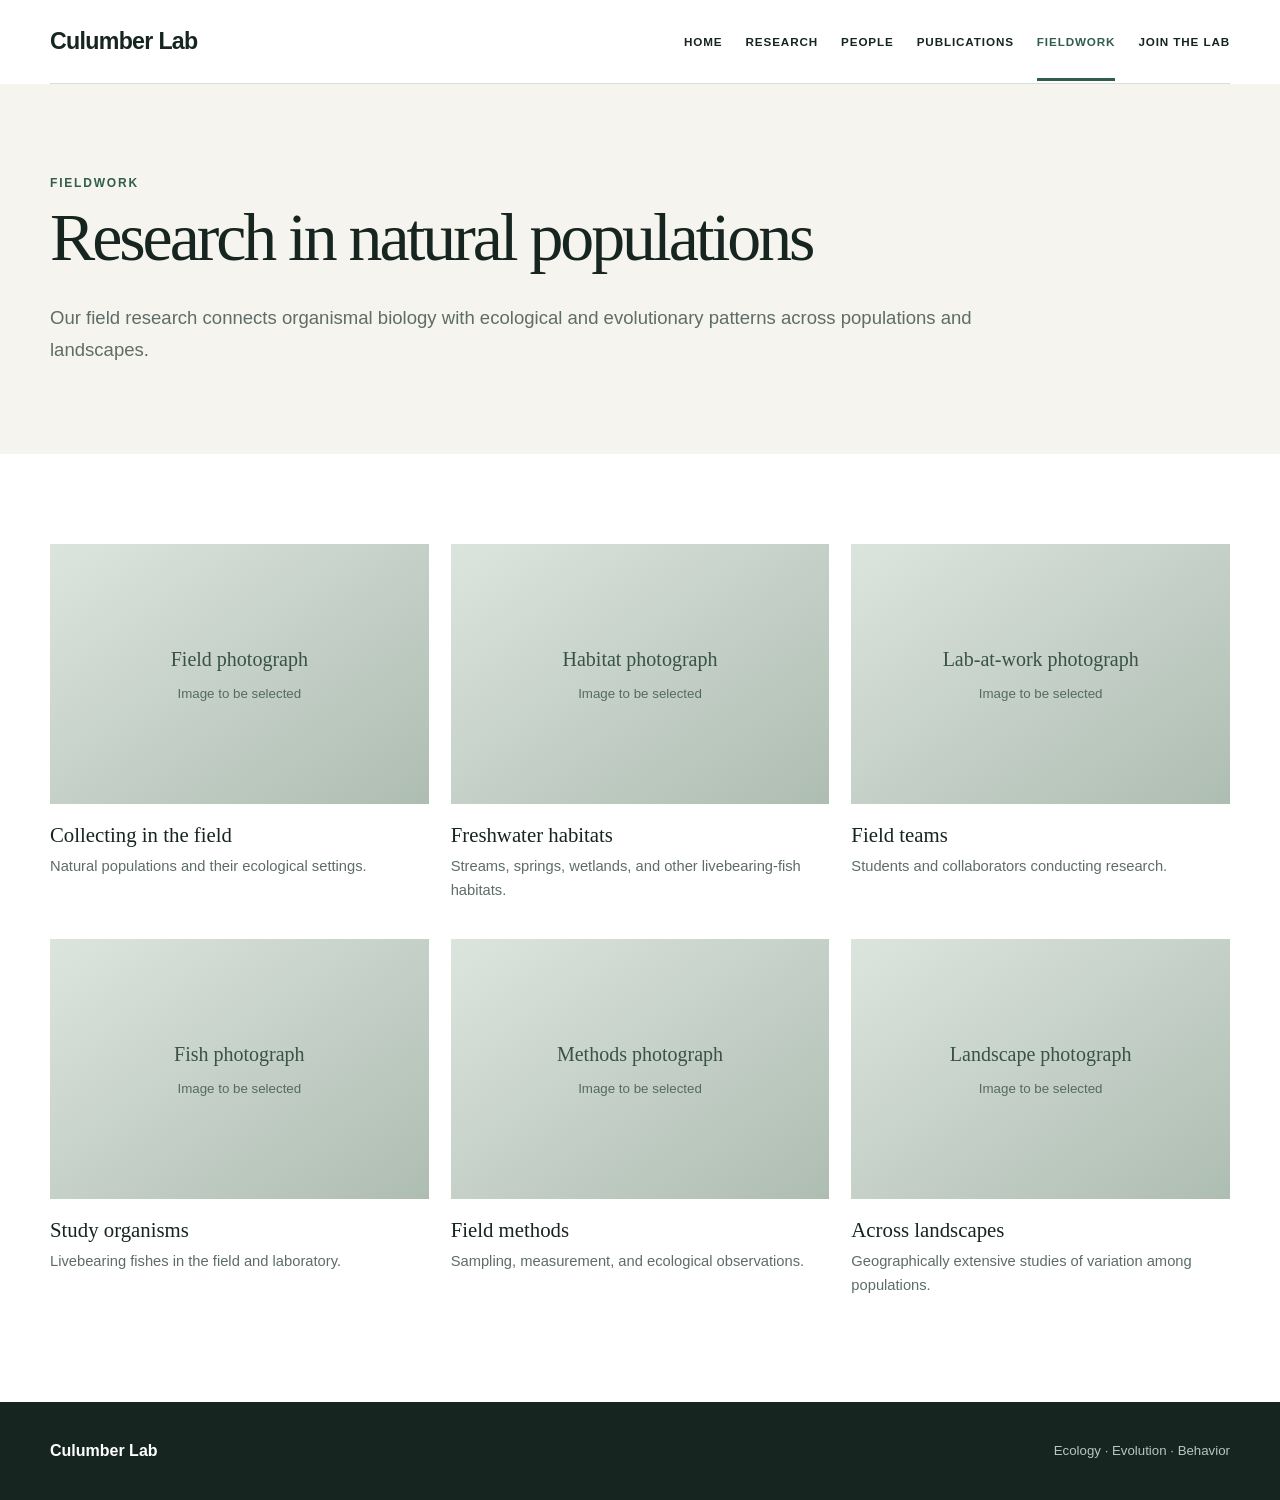
==== fieldwork.html @ a6ec21a8 "Initial Culumber Lab website" ====
<!doctype html><html lang="en"><head><meta charset="utf-8"><meta name="viewport" content="width=device-width,initial-scale=1"><title>Fieldwork | Culumber Lab</title><link rel="stylesheet" href="style.css"></head><body><header class="site-header"><div class="shell header-inner"><a class="wordmark" href="index.html">Culumber Lab</a><button class="nav-toggle" aria-expanded="false">Menu</button><nav class="site-nav"><a href="index.html">Home</a><a href="research.html">Research</a><a href="people.html">People</a><a href="publications.html">Publications</a><a aria-current="page" href="fieldwork.html">Fieldwork</a><a href="join.html">Join the Lab</a></nav></div></header><main><section class="page-hero"><div class="shell"><p class="eyebrow">Fieldwork</p><h1>Research in natural populations</h1><p class="lede">Our field research connects organismal biology with ecological and evolutionary patterns across populations and landscapes.</p></div></section><section class="content-section"><div class="shell"><div class="gallery-grid"><article class="gallery-card"><div class="photo-placeholder"><span>Field photograph</span><small>Image to be selected</small></div><h2>Collecting in the field</h2><p>Natural populations and their ecological settings.</p></article><article class="gallery-card"><div class="photo-placeholder"><span>Habitat photograph</span><small>Image to be selected</small></div><h2>Freshwater habitats</h2><p>Streams, springs, wetlands, and other livebearing-fish habitats.</p></article><article class="gallery-card"><div class="photo-placeholder"><span>Lab-at-work photograph</span><small>Image to be selected</small></div><h2>Field teams</h2><p>Students and collaborators conducting research.</p></article><article class="gallery-card"><div class="photo-placeholder"><span>Fish photograph</span><small>Image to be selected</small></div><h2>Study organisms</h2><p>Livebearing fishes in the field and laboratory.</p></article><article class="gallery-card"><div class="photo-placeholder"><span>Methods photograph</span><small>Image to be selected</small></div><h2>Field methods</h2><p>Sampling, measurement, and ecological observations.</p></article><article class="gallery-card"><div class="photo-placeholder"><span>Landscape photograph</span><small>Image to be selected</small></div><h2>Across landscapes</h2><p>Geographically extensive studies of variation among populations.</p></article></div></div></section></main><footer><div class="shell"><strong>Culumber Lab</strong><span>Ecology · Evolution · Behavior</span></div></footer><script src="site.js"></script></body></html>
---- style.css ----
:root{--ink:#172521;--muted:#5d6d67;--paper:#f6f4ee;--white:#fff;--green:#315d4d;--green-dark:#24473b;--line:#d8ded9;--accent:#b9834c;--max:1180px}*{box-sizing:border-box}html{scroll-behavior:smooth}body{margin:0;background:var(--white);color:var(--ink);font-family:Arial,Helvetica,sans-serif;line-height:1.6}a{color:inherit;text-decoration:none}img{display:block;max-width:100%}.shell{width:min(var(--max),calc(100% - 48px));margin-inline:auto}.site-header{position:relative;z-index:10;background:#fff}.header-inner{min-height:84px;display:flex;align-items:center;justify-content:space-between;border-bottom:1px solid var(--line)}.wordmark{font-size:1.45rem;font-weight:750;letter-spacing:-.03em}.nav-toggle{display:none;background:none;border:1px solid var(--line);padding:8px 11px;font:inherit}.site-nav{display:flex;align-items:center;gap:23px;font-size:.73rem;font-weight:700;text-transform:uppercase;letter-spacing:.075em}.site-nav a{padding:31px 0 26px;border-bottom:3px solid transparent;white-space:nowrap}.site-nav a:hover,.site-nav a[aria-current=page]{color:var(--green);border-color:var(--green)}.hero{min-height:625px;display:grid;grid-template-columns:.92fr 1.08fr;gap:68px;align-items:center;padding-block:68px}.eyebrow,.section-label{color:var(--green);font-size:.75rem;font-weight:800;text-transform:uppercase;letter-spacing:.15em}h1,h2,h3,p{margin-top:0}h1,h2,h3{font-family:Georgia,'Times New Roman',serif;font-weight:500}.hero h1,.page-hero h1{max-width:780px;margin-bottom:26px;font-size:clamp(3.1rem,5.3vw,5.3rem);line-height:.98;letter-spacing:-.045em}.lede{max-width:760px;color:var(--muted);font-size:1.16rem;line-height:1.72}.actions{display:flex;flex-wrap:wrap;gap:14px;margin-top:34px}.button{display:inline-flex;align-items:center;justify-content:center;min-height:48px;padding:0 22px;font-size:.82rem;font-weight:750}.button.primary{background:var(--green);color:#fff}.button.primary:hover{background:var(--green-dark)}.button.secondary{border:1px solid var(--line)}.photo-placeholder{min-height:390px;background:linear-gradient(145deg,#dce4de,#aebdb2);color:#385248;display:flex;flex-direction:column;align-items:center;justify-content:center;gap:8px;text-align:center}.photo-placeholder span{font-family:Georgia,serif;font-size:1.25rem}.photo-placeholder small{color:#556b61}.focus-section{padding-block:95px 105px}.section-heading{max-width:700px;margin-bottom:48px}.section-heading h2,.group-title h2{font-size:clamp(2.2rem,4vw,3.8rem);line-height:1.08;letter-spacing:-.035em}.focus-grid{display:grid;grid-template-columns:repeat(3,1fr);border-top:1px solid var(--line)}.focus-grid article{padding:32px 30px 35px 0;border-bottom:1px solid var(--line)}.focus-grid article+article{padding-left:30px;border-left:1px solid var(--line)}.focus-grid span{color:var(--accent);font-size:.75rem;font-weight:bold}.focus-grid h3{margin:20px 0 13px;font-size:1.55rem;line-height:1.2}.focus-grid p,.body-copy{color:var(--muted)}.text-link{display:inline-block;margin-top:35px;color:var(--green);font-weight:750}.page-hero{padding:90px 0 70px;background:var(--paper)}.page-hero h1{margin-bottom:30px}.page-hero .lede{max-width:960px}.group-title{padding-top:82px;text-align:center}.research-section{padding-block:88px}.research-section.alt{background:var(--paper)}.research-layout{display:grid;grid-template-columns:minmax(0,1.1fr) minmax(320px,.75fr);gap:85px;align-items:start}.research-layout.reverse .research-copy{order:2}.research-layout.reverse .photo-placeholder{order:1}.research-copy h2{margin-bottom:22px;font-size:clamp(2.05rem,3.4vw,3.15rem);line-height:1.1;letter-spacing:-.03em}.research-copy p{color:var(--muted);font-size:1.02rem;line-height:1.75}.publication-note{margin-top:27px;padding-top:20px;border-top:1px solid var(--line);color:var(--green);font-size:.78rem;font-weight:750;text-transform:uppercase;letter-spacing:.08em}.people-grid{display:grid;grid-template-columns:repeat(2,minmax(0,1fr));gap:40px}.content-section{padding-block:90px}.content-section.alt{background:var(--paper)}.person-card{background:#fff;border:1px solid var(--line)}.person-card .photo-placeholder{min-height:300px}.person-card img{width:100%;height:380px;object-fit:cover;object-position:center 32%}.card-copy{padding:28px 30px 32px}.card-copy h2,.card-copy h3{margin-bottom:8px;font-size:1.8rem}.role{color:var(--green);font-size:.76rem;font-weight:800;text-transform:uppercase;letter-spacing:.1em}.card-copy p:last-child{margin-bottom:0;color:var(--muted)}.pi-layout{display:grid;grid-template-columns:minmax(300px,.7fr) minmax(0,1.3fr);gap:70px;align-items:center}.pi-layout h2{font-size:clamp(2.2rem,4vw,3.5rem);margin-bottom:8px}.email-link{color:var(--green);font-weight:750;border-bottom:1px solid var(--green)}.alumni-list{display:grid;grid-template-columns:repeat(2,1fr);gap:0 36px;margin:25px 0 0;padding:0;list-style:none;border-top:1px solid var(--line)}.alumni-list li{padding:17px 0;border-bottom:1px solid var(--line);font-family:Georgia,serif;font-size:1.2rem}.publications{max-width:960px}.pub-list{margin:0;padding:0;list-style:none;counter-reset:pub 36}.pub-list li{counter-increment:pub -1;display:grid;grid-template-columns:44px 1fr;gap:16px;padding:21px 0;border-bottom:1px solid var(--line);color:var(--muted)}.pub-list li:before{content:counter(pub) ".";color:var(--accent);font-weight:800}.pub-list em{color:var(--ink)}.gallery-grid{display:grid;grid-template-columns:repeat(3,1fr);gap:22px}.gallery-card .photo-placeholder{min-height:260px}.gallery-card h2{font-size:1.3rem;margin:14px 0 4px}.gallery-card p{color:var(--muted);font-size:.92rem}.join-layout{display:grid;grid-template-columns:1fr 1fr;gap:55px}.join-layout article{padding-top:25px;border-top:2px solid var(--green)}.join-layout h2{font-size:2rem}.notice{margin-top:42px;padding:28px;background:var(--paper);border-left:4px solid var(--accent)}footer{padding:36px 0;background:var(--ink);color:#fff}footer .shell{display:flex;justify-content:space-between;gap:20px;align-items:center}footer span{color:#b8c5c0;font-size:.83rem}
@media(max-width:980px){.site-nav{gap:14px}.hero,.research-layout,.pi-layout{grid-template-columns:1fr;gap:42px}.research-layout.reverse .research-copy,.research-layout.reverse .photo-placeholder{order:unset}.hero{min-height:0}.gallery-grid{grid-template-columns:repeat(2,1fr)}}
@media(max-width:760px){.shell{width:min(var(--max),calc(100% - 30px))}.header-inner{min-height:72px;flex-wrap:wrap}.nav-toggle{display:block}.site-nav{display:none;width:100%;flex-direction:column;align-items:flex-start;gap:0;padding:8px 0 18px}.site-nav.open{display:flex}.site-nav a{width:100%;padding:10px 0;border-bottom:1px solid var(--line)}.hero{padding-block:48px}.hero h1,.page-hero h1{font-size:3.15rem}.focus-grid,.people-grid,.gallery-grid,.join-layout{grid-template-columns:1fr}.focus-grid article+article{padding-left:0;border-left:0}.page-hero{padding:65px 0 52px}.content-section,.research-section{padding-block:65px}.alumni-list{grid-template-columns:1fr}.pub-list li{grid-template-columns:34px 1fr;gap:8px}footer .shell{align-items:flex-start;flex-direction:column}}
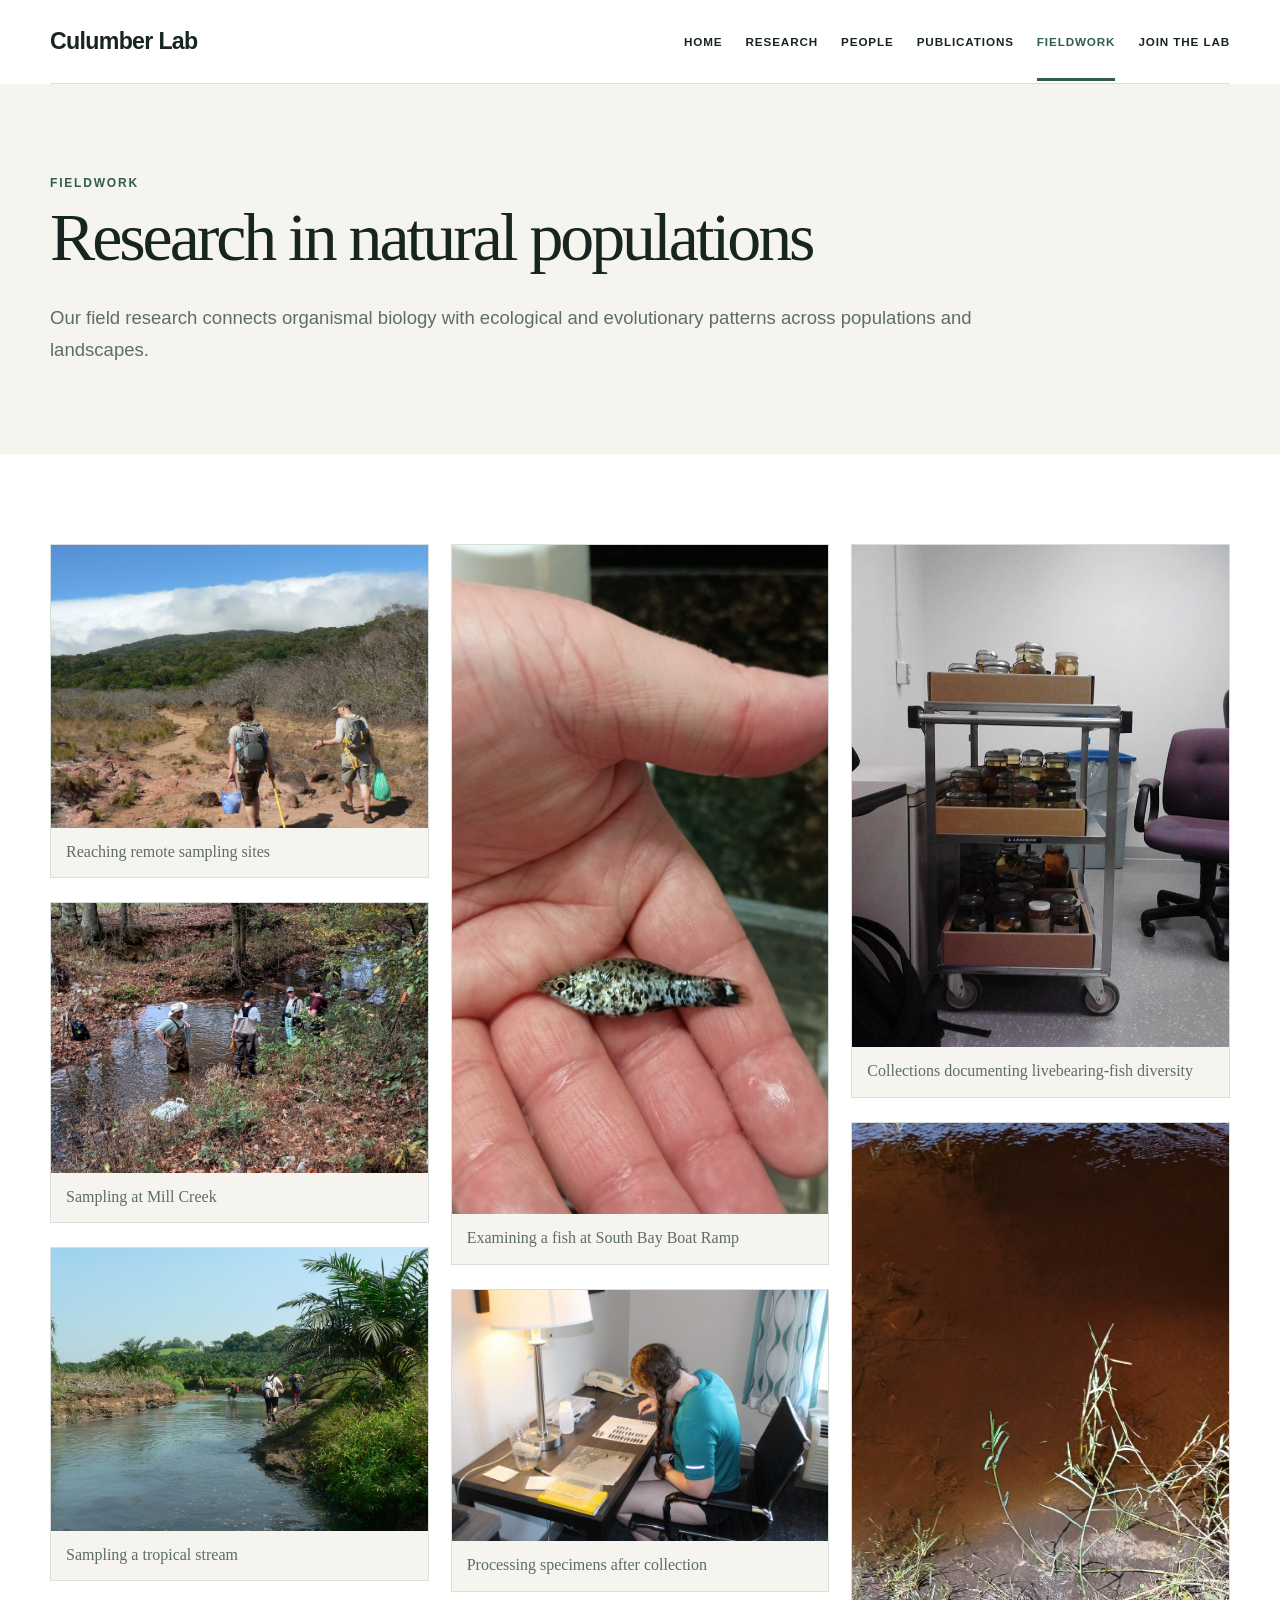
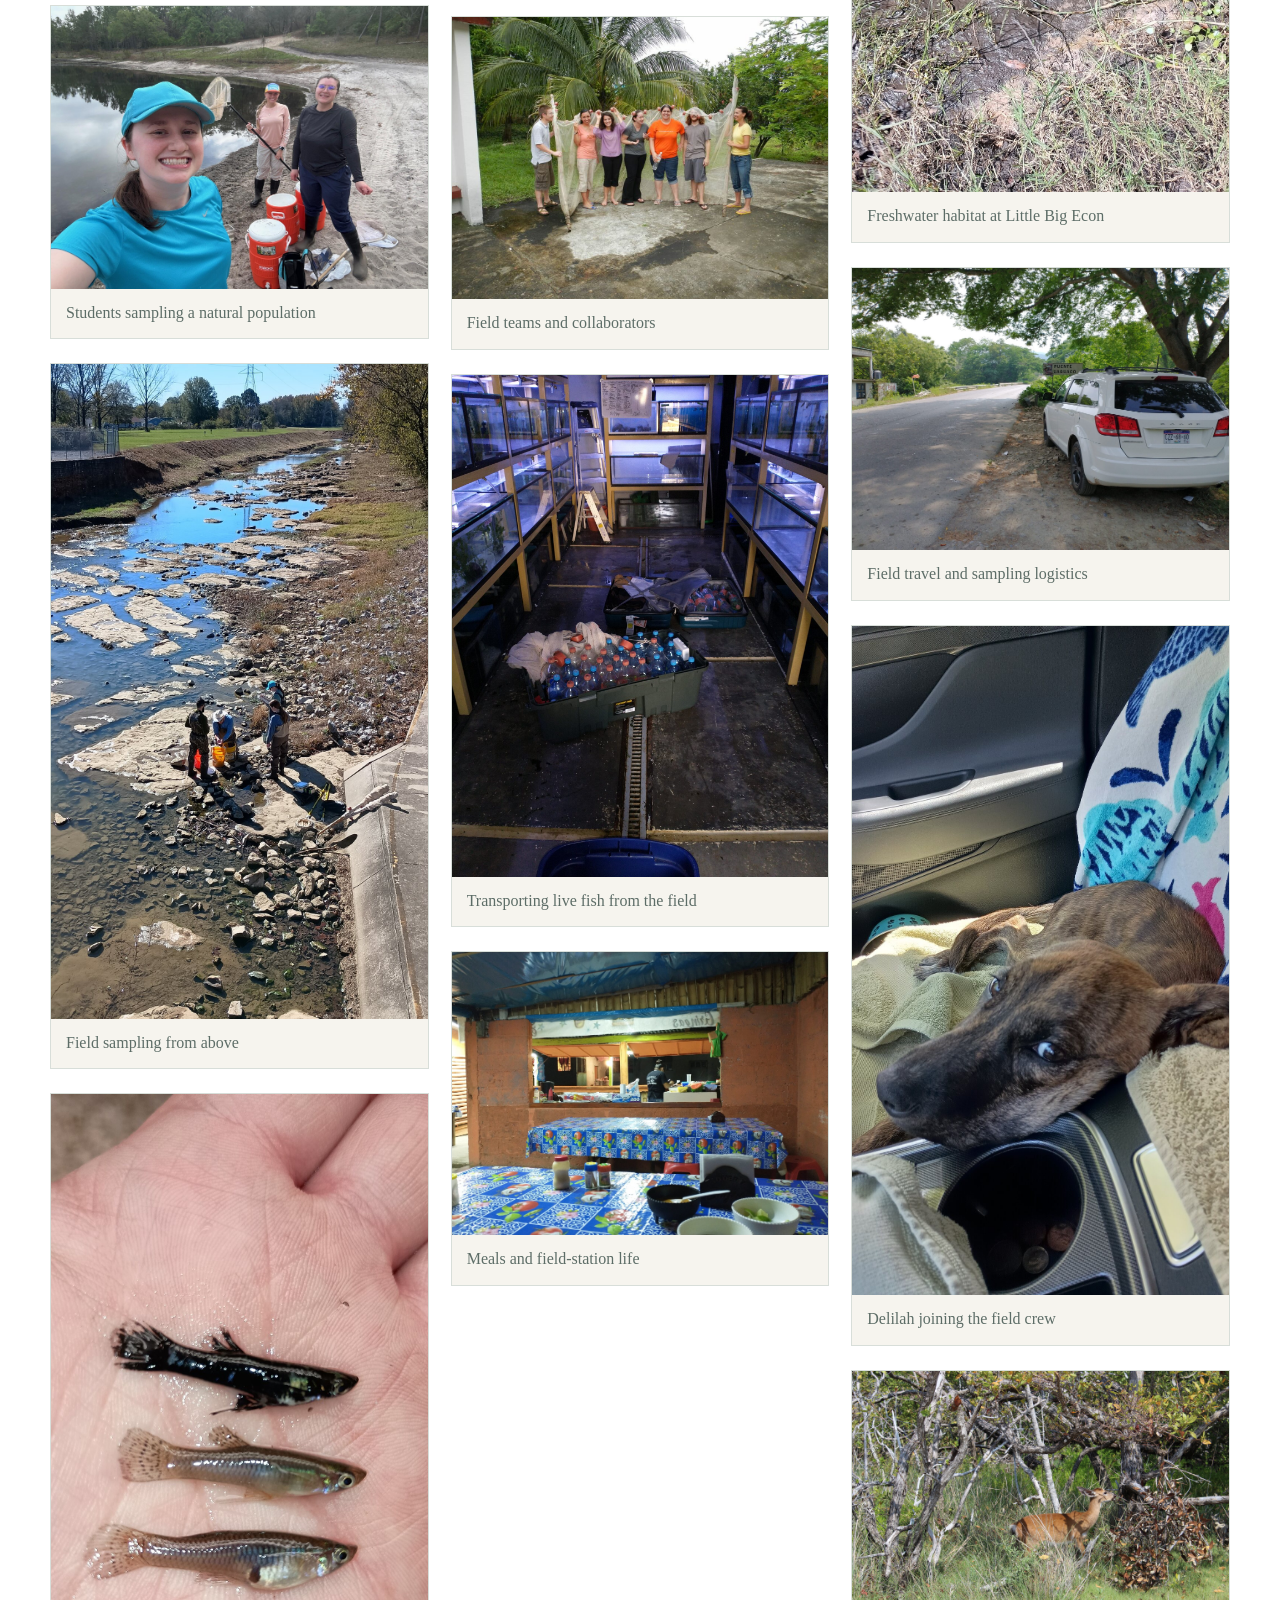
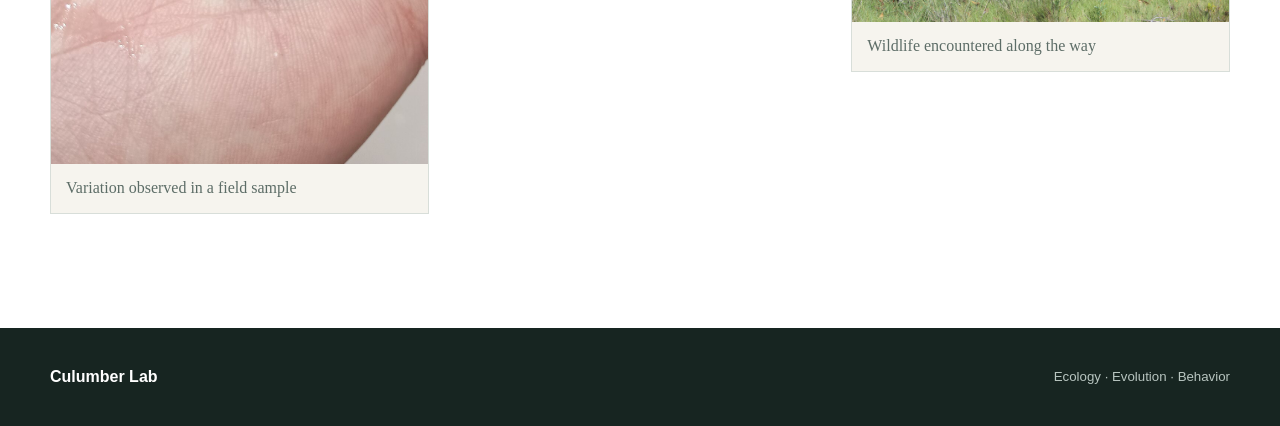
==== commit c9c416b4: "Related publications and fieldwork gallery" ====
--- a/fieldwork.html
+++ b/fieldwork.html
@@ -1 +1,64 @@
-<!doctype html><html lang="en"><head><meta charset="utf-8"><meta name="viewport" content="width=device-width,initial-scale=1"><title>Fieldwork | Culumber Lab</title><link rel="stylesheet" href="style.css"></head><body><header class="site-header"><div class="shell header-inner"><a class="wordmark" href="index.html">Culumber Lab</a><button class="nav-toggle" aria-expanded="false">Menu</button><nav class="site-nav"><a href="index.html">Home</a><a href="research.html">Research</a><a href="people.html">People</a><a href="publications.html">Publications</a><a aria-current="page" href="fieldwork.html">Fieldwork</a><a href="join.html">Join the Lab</a></nav></div></header><main><section class="page-hero"><div class="shell"><p class="eyebrow">Fieldwork</p><h1>Research in natural populations</h1><p class="lede">Our field research connects organismal biology with ecological and evolutionary patterns across populations and landscapes.</p></div></section><section class="content-section"><div class="shell"><div class="gallery-grid"><article class="gallery-card"><div class="photo-placeholder"><span>Field photograph</span><small>Image to be selected</small></div><h2>Collecting in the field</h2><p>Natural populations and their ecological settings.</p></article><article class="gallery-card"><div class="photo-placeholder"><span>Habitat photograph</span><small>Image to be selected</small></div><h2>Freshwater habitats</h2><p>Streams, springs, wetlands, and other livebearing-fish habitats.</p></article><article class="gallery-card"><div class="photo-placeholder"><span>Lab-at-work photograph</span><small>Image to be selected</small></div><h2>Field teams</h2><p>Students and collaborators conducting research.</p></article><article class="gallery-card"><div class="photo-placeholder"><span>Fish photograph</span><small>Image to be selected</small></div><h2>Study organisms</h2><p>Livebearing fishes in the field and laboratory.</p></article><article class="gallery-card"><div class="photo-placeholder"><span>Methods photograph</span><small>Image to be selected</small></div><h2>Field methods</h2><p>Sampling, measurement, and ecological observations.</p></article><article class="gallery-card"><div class="photo-placeholder"><span>Landscape photograph</span><small>Image to be selected</small></div><h2>Across landscapes</h2><p>Geographically extensive studies of variation among populations.</p></article></div></div></section></main><footer><div class="shell"><strong>Culumber Lab</strong><span>Ecology · Evolution · Behavior</span></div></footer><script src="site.js"></script></body></html>
+<!doctype html>
+<html lang="en">
+<head>
+<meta charset="utf-8">
+<meta name="viewport" content="width=device-width,initial-scale=1">
+<title>Fieldwork | Culumber Lab</title>
+<link rel="stylesheet" href="style.css?v=7">
+</head>
+<body>
+<header class="site-header">
+<div class="shell header-inner">
+<a class="wordmark" href="index.html">Culumber Lab</a>
+<button class="nav-toggle" aria-expanded="false">Menu</button>
+<nav class="site-nav">
+<a href="index.html">Home</a>
+<a href="research.html">Research</a>
+<a href="people.html">People</a>
+<a href="publications.html">Publications</a>
+<a aria-current="page" href="fieldwork.html">Fieldwork</a>
+<a href="join.html">Join the Lab</a>
+</nav>
+</div>
+</header>
+<main>
+<section class="page-hero">
+<div class="shell">
+<p class="eyebrow">Fieldwork</p>
+<h1>Research in natural populations</h1>
+<p class="lede">Our field research connects organismal biology with ecological and evolutionary patterns across populations and landscapes.</p>
+</div>
+</section>
+<section class="content-section">
+<div class="shell">
+<div class="field-gallery">
+<figure class="field-photo"><a href="fieldwork-01-remote-site.jpg" target="_blank" rel="noopener"><img src="fieldwork-01-remote-site.jpg" alt="Researchers carrying sampling equipment across a dry landscape" loading="eager"></a><figcaption>Reaching remote sampling sites</figcaption></figure>
+<figure class="field-photo"><a href="fieldwork-02-mill-creek.jpg" target="_blank" rel="noopener"><img src="fieldwork-02-mill-creek.jpg" alt="Field team sampling fish in a wooded creek" loading="lazy"></a><figcaption>Sampling at Mill Creek</figcaption></figure>
+<figure class="field-photo"><a href="fieldwork-03-tropical-stream.jpg" target="_blank" rel="noopener"><img src="fieldwork-03-tropical-stream.jpg" alt="Field team sampling a tropical freshwater stream" loading="lazy"></a><figcaption>Sampling a tropical stream</figcaption></figure>
+<figure class="field-photo"><a href="fieldwork-04-students.jpg" target="_blank" rel="noopener"><img src="fieldwork-04-students.jpg" alt="Students with sampling equipment beside a freshwater habitat" loading="lazy"></a><figcaption>Students sampling a natural population</figcaption></figure>
+<figure class="field-photo"><a href="fieldwork-05-aerial-sampling.jpg" target="_blank" rel="noopener"><img src="fieldwork-05-aerial-sampling.jpg" alt="Overhead view of researchers sampling a stream" loading="lazy"></a><figcaption>Field sampling from above</figcaption></figure>
+<figure class="field-photo"><a href="fieldwork-06-fish-variation.jpg" target="_blank" rel="noopener"><img src="fieldwork-06-fish-variation.jpg" alt="Color variation among field-collected mosquitofish" loading="lazy"></a><figcaption>Variation observed in a field sample</figcaption></figure>
+<figure class="field-photo"><a href="fieldwork-07-south-bay.jpg" target="_blank" rel="noopener"><img src="fieldwork-07-south-bay.jpg" alt="Field-collected fish examined at South Bay Boat Ramp" loading="lazy"></a><figcaption>Examining a fish at South Bay Boat Ramp</figcaption></figure>
+<figure class="field-photo"><a href="fieldwork-08-processing.jpg" target="_blank" rel="noopener"><img src="fieldwork-08-processing.jpg" alt="Researcher sorting specimens collected from natural populations" loading="lazy"></a><figcaption>Processing specimens after collection</figcaption></figure>
+<figure class="field-photo"><a href="fieldwork-09-field-team.jpg" target="_blank" rel="noopener"><img src="fieldwork-09-field-team.jpg" alt="Field researchers and collaborators standing together" loading="lazy"></a><figcaption>Field teams and collaborators</figcaption></figure>
+<figure class="field-photo"><a href="fieldwork-10-transport.jpg" target="_blank" rel="noopener"><img src="fieldwork-10-transport.jpg" alt="Aquaria and equipment used to transport live fish" loading="lazy"></a><figcaption>Transporting live fish from the field</figcaption></figure>
+<figure class="field-photo"><a href="fieldwork-11-field-station.jpg" target="_blank" rel="noopener"><img src="fieldwork-11-field-station.jpg" alt="Open-air dining area during an international field expedition" loading="lazy"></a><figcaption>Meals and field-station life</figcaption></figure>
+<figure class="field-photo"><a href="fieldwork-12-collections.jpg" target="_blank" rel="noopener"><img src="fieldwork-12-collections.jpg" alt="Jars of preserved livebearing-fish specimens" loading="lazy"></a><figcaption>Collections documenting livebearing-fish diversity</figcaption></figure>
+<figure class="field-photo"><a href="fieldwork-13-little-big-econ.jpg" target="_blank" rel="noopener"><img src="fieldwork-13-little-big-econ.jpg" alt="Freshwater habitat at Little Big Econ" loading="lazy"></a><figcaption>Freshwater habitat at Little Big Econ</figcaption></figure>
+<figure class="field-photo"><a href="fieldwork-14-travel.jpg" target="_blank" rel="noopener"><img src="fieldwork-14-travel.jpg" alt="Field vehicle parked during a sampling expedition" loading="lazy"></a><figcaption>Field travel and sampling logistics</figcaption></figure>
+<figure class="field-photo"><a href="fieldwork-15-delilah.jpg" target="_blank" rel="noopener"><img src="fieldwork-15-delilah.jpg" alt="Delilah resting in a field vehicle" loading="lazy"></a><figcaption>Delilah joining the field crew</figcaption></figure>
+<figure class="field-photo"><a href="fieldwork-16-wildlife.jpg" target="_blank" rel="noopener"><img src="fieldwork-16-wildlife.jpg" alt="Deer encountered during fieldwork" loading="lazy"></a><figcaption>Wildlife encountered along the way</figcaption></figure>
+</div>
+</div>
+</section>
+</main>
+<footer>
+<div class="shell">
+<strong>Culumber Lab</strong>
+<span>Ecology · Evolution · Behavior</span>
+</div>
+</footer>
+<script src="site.js">
+</script>
+</body>
+</html>
--- a/style.css
+++ b/style.css
@@ -1,3 +1,25 @@
 :root{--ink:#172521;--muted:#5d6d67;--paper:#f6f4ee;--white:#fff;--green:#315d4d;--green-dark:#24473b;--line:#d8ded9;--accent:#b9834c;--max:1180px}*{box-sizing:border-box}html{scroll-behavior:smooth}body{margin:0;background:var(--white);color:var(--ink);font-family:Arial,Helvetica,sans-serif;line-height:1.6}a{color:inherit;text-decoration:none}img{display:block;max-width:100%}.shell{width:min(var(--max),calc(100% - 48px));margin-inline:auto}.site-header{position:relative;z-index:10;background:#fff}.header-inner{min-height:84px;display:flex;align-items:center;justify-content:space-between;border-bottom:1px solid var(--line)}.wordmark{font-size:1.45rem;font-weight:750;letter-spacing:-.03em}.nav-toggle{display:none;background:none;border:1px solid var(--line);padding:8px 11px;font:inherit}.site-nav{display:flex;align-items:center;gap:23px;font-size:.73rem;font-weight:700;text-transform:uppercase;letter-spacing:.075em}.site-nav a{padding:31px 0 26px;border-bottom:3px solid transparent;white-space:nowrap}.site-nav a:hover,.site-nav a[aria-current=page]{color:var(--green);border-color:var(--green)}.hero{min-height:625px;display:grid;grid-template-columns:.92fr 1.08fr;gap:68px;align-items:center;padding-block:68px}.eyebrow,.section-label{color:var(--green);font-size:.75rem;font-weight:800;text-transform:uppercase;letter-spacing:.15em}h1,h2,h3,p{margin-top:0}h1,h2,h3{font-family:Georgia,'Times New Roman',serif;font-weight:500}.hero h1,.page-hero h1{max-width:780px;margin-bottom:26px;font-size:clamp(3.1rem,5.3vw,5.3rem);line-height:.98;letter-spacing:-.045em}.lede{max-width:760px;color:var(--muted);font-size:1.16rem;line-height:1.72}.actions{display:flex;flex-wrap:wrap;gap:14px;margin-top:34px}.button{display:inline-flex;align-items:center;justify-content:center;min-height:48px;padding:0 22px;font-size:.82rem;font-weight:750}.button.primary{background:var(--green);color:#fff}.button.primary:hover{background:var(--green-dark)}.button.secondary{border:1px solid var(--line)}.photo-placeholder{min-height:390px;background:linear-gradient(145deg,#dce4de,#aebdb2);color:#385248;display:flex;flex-direction:column;align-items:center;justify-content:center;gap:8px;text-align:center}.photo-placeholder span{font-family:Georgia,serif;font-size:1.25rem}.photo-placeholder small{color:#556b61}.focus-section{padding-block:95px 105px}.section-heading{max-width:700px;margin-bottom:48px}.section-heading h2,.group-title h2{font-size:clamp(2.2rem,4vw,3.8rem);line-height:1.08;letter-spacing:-.035em}.focus-grid{display:grid;grid-template-columns:repeat(3,1fr);border-top:1px solid var(--line)}.focus-grid article{padding:32px 30px 35px 0;border-bottom:1px solid var(--line)}.focus-grid article+article{padding-left:30px;border-left:1px solid var(--line)}.focus-grid span{color:var(--accent);font-size:.75rem;font-weight:bold}.focus-grid h3{margin:20px 0 13px;font-size:1.55rem;line-height:1.2}.focus-grid p,.body-copy{color:var(--muted)}.text-link{display:inline-block;margin-top:35px;color:var(--green);font-weight:750}.page-hero{padding:90px 0 70px;background:var(--paper)}.page-hero h1{margin-bottom:30px}.page-hero .lede{max-width:960px}.group-title{padding-top:82px;text-align:center}.research-section{padding-block:88px}.research-section.alt{background:var(--paper)}.research-layout{display:grid;grid-template-columns:minmax(0,1.1fr) minmax(320px,.75fr);gap:85px;align-items:start}.research-layout.reverse .research-copy{order:2}.research-layout.reverse .photo-placeholder{order:1}.research-copy h2{margin-bottom:22px;font-size:clamp(2.05rem,3.4vw,3.15rem);line-height:1.1;letter-spacing:-.03em}.research-copy p{color:var(--muted);font-size:1.02rem;line-height:1.75}.publication-note{margin-top:27px;padding-top:20px;border-top:1px solid var(--line);color:var(--green);font-size:.78rem;font-weight:750;text-transform:uppercase;letter-spacing:.08em}.people-grid{display:grid;grid-template-columns:repeat(2,minmax(0,1fr));gap:40px}.content-section{padding-block:90px}.content-section.alt{background:var(--paper)}.person-card{background:#fff;border:1px solid var(--line)}.person-card .photo-placeholder{min-height:300px}.person-card img{width:100%;height:380px;object-fit:cover;object-position:center 32%}.card-copy{padding:28px 30px 32px}.card-copy h2,.card-copy h3{margin-bottom:8px;font-size:1.8rem}.role{color:var(--green);font-size:.76rem;font-weight:800;text-transform:uppercase;letter-spacing:.1em}.card-copy p:last-child{margin-bottom:0;color:var(--muted)}.pi-layout{display:grid;grid-template-columns:minmax(300px,.7fr) minmax(0,1.3fr);gap:70px;align-items:center}.pi-layout h2{font-size:clamp(2.2rem,4vw,3.5rem);margin-bottom:8px}.email-link{color:var(--green);font-weight:750;border-bottom:1px solid var(--green)}.alumni-list{display:grid;grid-template-columns:repeat(2,1fr);gap:0 36px;margin:25px 0 0;padding:0;list-style:none;border-top:1px solid var(--line)}.alumni-list li{padding:17px 0;border-bottom:1px solid var(--line);font-family:Georgia,serif;font-size:1.2rem}.publications{max-width:960px}.pub-list{margin:0;padding:0;list-style:none;counter-reset:pub 36}.pub-list li{counter-increment:pub -1;display:grid;grid-template-columns:44px 1fr;gap:16px;padding:21px 0;border-bottom:1px solid var(--line);color:var(--muted)}.pub-list li:before{content:counter(pub) ".";color:var(--accent);font-weight:800}.pub-list em{color:var(--ink)}.gallery-grid{display:grid;grid-template-columns:repeat(3,1fr);gap:22px}.gallery-card .photo-placeholder{min-height:260px}.gallery-card h2{font-size:1.3rem;margin:14px 0 4px}.gallery-card p{color:var(--muted);font-size:.92rem}.join-layout{display:grid;grid-template-columns:1fr 1fr;gap:55px}.join-layout article{padding-top:25px;border-top:2px solid var(--green)}.join-layout h2{font-size:2rem}.notice{margin-top:42px;padding:28px;background:var(--paper);border-left:4px solid var(--accent)}footer{padding:36px 0;background:var(--ink);color:#fff}footer .shell{display:flex;justify-content:space-between;gap:20px;align-items:center}footer span{color:#b8c5c0;font-size:.83rem}
 @media(max-width:980px){.site-nav{gap:14px}.hero,.research-layout,.pi-layout{grid-template-columns:1fr;gap:42px}.research-layout.reverse .research-copy,.research-layout.reverse .photo-placeholder{order:unset}.hero{min-height:0}.gallery-grid{grid-template-columns:repeat(2,1fr)}}
 @media(max-width:760px){.shell{width:min(var(--max),calc(100% - 30px))}.header-inner{min-height:72px;flex-wrap:wrap}.nav-toggle{display:block}.site-nav{display:none;width:100%;flex-direction:column;align-items:flex-start;gap:0;padding:8px 0 18px}.site-nav.open{display:flex}.site-nav a{width:100%;padding:10px 0;border-bottom:1px solid var(--line)}.hero{padding-block:48px}.hero h1,.page-hero h1{font-size:3.15rem}.focus-grid,.people-grid,.gallery-grid,.join-layout{grid-template-columns:1fr}.focus-grid article+article{padding-left:0;border-left:0}.page-hero{padding:65px 0 52px}.content-section,.research-section{padding-block:65px}.alumni-list{grid-template-columns:1fr}.pub-list li{grid-template-columns:34px 1fr;gap:8px}footer .shell{align-items:flex-start;flex-direction:column}}
+.person-card>img{width:100%;height:420px;object-fit:cover}.person-card>img.makailyn{object-position:center top}.person-card>img.luka{object-position:center 32%}.person-card>img.delilah{height:380px;object-position:center 32%}.alumni-grid{display:grid;grid-template-columns:repeat(4,minmax(0,1fr));gap:24px;margin-top:30px}.alumni-card{margin:0}.alumni-card img{width:100%;aspect-ratio:1;object-fit:cover;border:1px solid var(--line)}.alumni-card img.katherine{object-position:center 24%}.alumni-card img.josh{object-position:center 30%}.alumni-card img.katie{object-position:center 23%}.alumni-card img.jen{object-position:center 34%}.alumni-card figcaption{padding-top:11px;font-family:Georgia,serif;font-size:1.08rem}.research-image{width:100%;min-height:360px;object-fit:contain;background:#eef1ee;border:1px solid var(--line)}
+@media(max-width:980px){.alumni-grid{grid-template-columns:repeat(2,1fr)}.research-layout.reverse .research-image{order:unset}}
+.pub-list li{position:relative;display:block;grid-template-columns:none;counter-increment:pub -1;padding:22px 0 22px 62px;color:var(--muted);font-size:1rem;line-height:1.7}.pub-list li:before{position:absolute;top:22px;left:0;width:44px}.pub-list strong,.pub-list em{color:var(--ink)}
+@media(max-width:760px){.pub-list li{display:block;grid-template-columns:none;padding-left:48px}.pub-list li:before{width:34px}}
+
+.behavior-sequence-section{padding-top:80px}.research-sequence-copy{max-width:900px}.behavior-media-grid{display:grid;grid-template-columns:repeat(2,minmax(0,1fr));gap:26px;margin-top:42px}.behavior-figure{margin:0;background:var(--paper);border:1px solid var(--line);overflow:hidden}.behavior-figure a{display:block;background:#eef1ee}.behavior-figure img{display:block;width:100%;height:auto}.behavior-figure .behavior-photo,.behavior-figure .behavior-map{aspect-ratio:4/3}.behavior-figure .behavior-photo{object-fit:cover;object-position:center}.behavior-figure .behavior-map{object-fit:contain}.behavior-ancestry{grid-column:1/-1}.behavior-ancestry img{width:100%;height:auto}.behavior-figure figcaption{display:grid;gap:4px;padding:18px 20px 20px}.behavior-figure figcaption strong{color:var(--ink);font-family:Georgia,serif;font-size:1.1rem;font-weight:500}.behavior-figure figcaption span{color:var(--muted);font-size:.9rem;line-height:1.55}.behavior-publications{margin-top:34px}@media(max-width:760px){.behavior-media-grid{grid-template-columns:1fr;gap:20px}.behavior-ancestry{grid-column:auto}.behavior-figure .behavior-photo,.behavior-figure .behavior-map{aspect-ratio:auto}.behavior-sequence-section{padding-top:60px}}
+
+
+.research-viewer{align-self:start;min-width:0;background:var(--paper);border:1px solid var(--line);overflow:hidden}.viewer-stage{position:relative;display:block;width:100%;aspect-ratio:4/3;background:#e9eeea;overflow:hidden}.viewer-image{position:absolute;inset:0;display:block;width:100%;height:100%;object-fit:contain}.viewer-image.cover{object-fit:cover}.viewer-caption{display:grid;gap:4px;min-height:104px;padding:17px 19px 18px}.viewer-title{font-family:Georgia,serif;font-size:1.12rem;font-weight:500}.viewer-description{color:var(--muted);font-size:.88rem;line-height:1.5}.viewer-tabs{display:grid;grid-template-columns:repeat(3,1fr);border-top:1px solid var(--line)}.viewer-tab{min-width:0;padding:13px 7px;border:0;border-right:1px solid var(--line);background:#fff;color:var(--muted);font:700 .7rem Arial,Helvetica,sans-serif;letter-spacing:.06em;text-transform:uppercase;cursor:pointer}.viewer-tab:last-child{border-right:0}.viewer-tab:hover,.viewer-tab:focus-visible{background:#edf2ef;color:var(--green)}.viewer-tab.active{background:var(--green);color:#fff}.viewer-noscript{margin:0;padding:12px 18px;border-top:1px solid var(--line);font-size:.85rem}@media(max-width:930px){.research-viewer{width:min(100%,620px)}}@media(max-width:650px){.viewer-caption{min-height:0}.viewer-tab{padding:12px 4px;font-size:.63rem}}
+
+.hero-image{width:100%;aspect-ratio:1/1;object-fit:cover;object-position:center;border:1px solid var(--line)}.pi-photo{width:100%;aspect-ratio:4/3;object-fit:cover;object-position:center 38%;border:1px solid var(--line)}
+
+.additional-projects{margin-top:28px;padding-top:21px;border-top:1px solid var(--line)}.additional-projects-label{margin-bottom:14px;color:var(--green)!important;font-size:.75rem!important;font-weight:800;text-transform:uppercase;letter-spacing:.1em}.additional-project{display:grid;grid-template-columns:112px minmax(0,1fr);gap:16px;align-items:center}.additional-project img{width:112px;aspect-ratio:4/3;object-fit:contain;background:#fff;border:1px solid var(--line)}.additional-project-copy{display:grid;gap:4px}.additional-project-copy strong{font-family:Georgia,serif;font-size:1.05rem;font-weight:500;line-height:1.25}.additional-project-copy>span{color:var(--muted);font-size:.86rem;line-height:1.45}.additional-project-copy small{color:var(--green);font-size:.7rem;font-weight:800;text-transform:uppercase;letter-spacing:.06em}@media(max-width:480px){.additional-project{grid-template-columns:92px minmax(0,1fr)}.additional-project img{width:92px}}
+
+.viewer-tabs.two-tabs{grid-template-columns:repeat(2,1fr)}
+
+@media(max-width:980px){.research-layout.reverse .research-copy,.research-layout.reverse .research-viewer{order:unset}}
+
+.field-gallery{columns:3 300px;column-gap:22px}.field-photo{display:inline-block;width:100%;margin:0 0 24px;break-inside:avoid;background:var(--paper);border:1px solid var(--line)}.field-photo a{display:block;background:#e9eeea}.field-photo img{width:100%;height:auto}.field-photo figcaption{padding:13px 15px 15px;color:var(--muted);font-family:Georgia,serif;font-size:1rem;line-height:1.35}@media(max-width:700px){.field-gallery{columns:1}.field-photo{margin-bottom:18px}}
+
+.email-text{display:inline-block;margin:0;color:var(--green);font-weight:750;letter-spacing:.015em}
+.related-publications{margin-top:27px;padding-top:20px;border-top:1px solid var(--line)}.related-publications-label{margin-bottom:8px!important;color:var(--green)!important;font-size:.75rem!important;font-weight:800;text-transform:uppercase;letter-spacing:.1em}.related-publications-note{margin-bottom:10px!important;color:var(--muted)!important;font-size:.78rem!important;line-height:1.45!important}.related-publications ul{margin:0;padding:0;list-style:none}.related-publications li{display:grid;grid-template-columns:minmax(0,1fr) 30px;align-items:center;gap:9px;padding:7px 0;border-bottom:1px solid rgba(216,222,217,.75)}.related-publications li:last-child{border-bottom:0}.related-title{min-width:0;overflow:hidden;color:var(--ink);font-family:Georgia,'Times New Roman',serif;font-size:.94rem;line-height:1.35;text-overflow:ellipsis;white-space:nowrap}.related-title:hover,.related-title:focus-visible{color:var(--green);text-decoration:underline;text-underline-offset:3px}.copy-request{display:grid;width:28px;height:28px;place-items:center;border:1px solid var(--line);color:var(--green);font-size:.88rem;line-height:1}.copy-request:hover,.copy-request:focus-visible{border-color:var(--green);background:#edf2ef}.related-publications-embedded{margin-top:18px;padding-top:16px}.additional-projects .related-publications-label{margin-bottom:5px!important}@media(max-width:480px){.related-title{font-size:.88rem}}
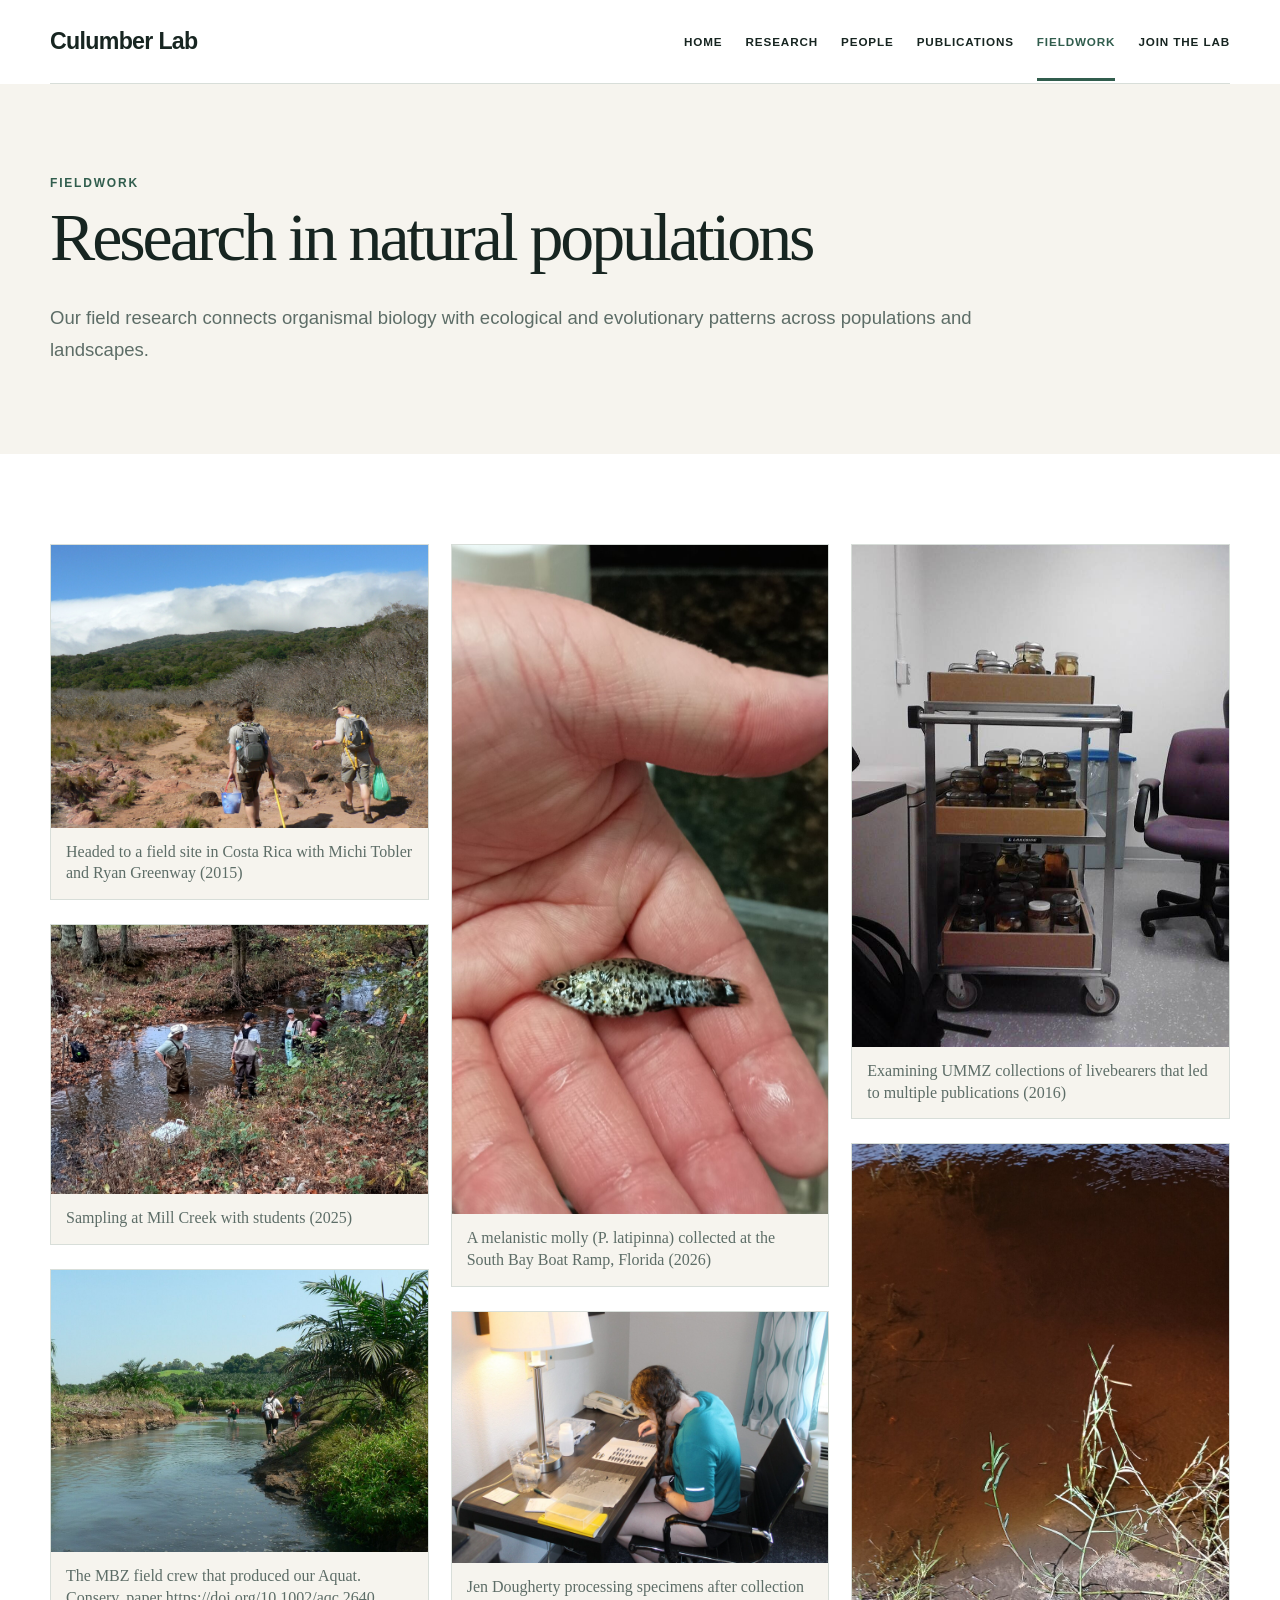
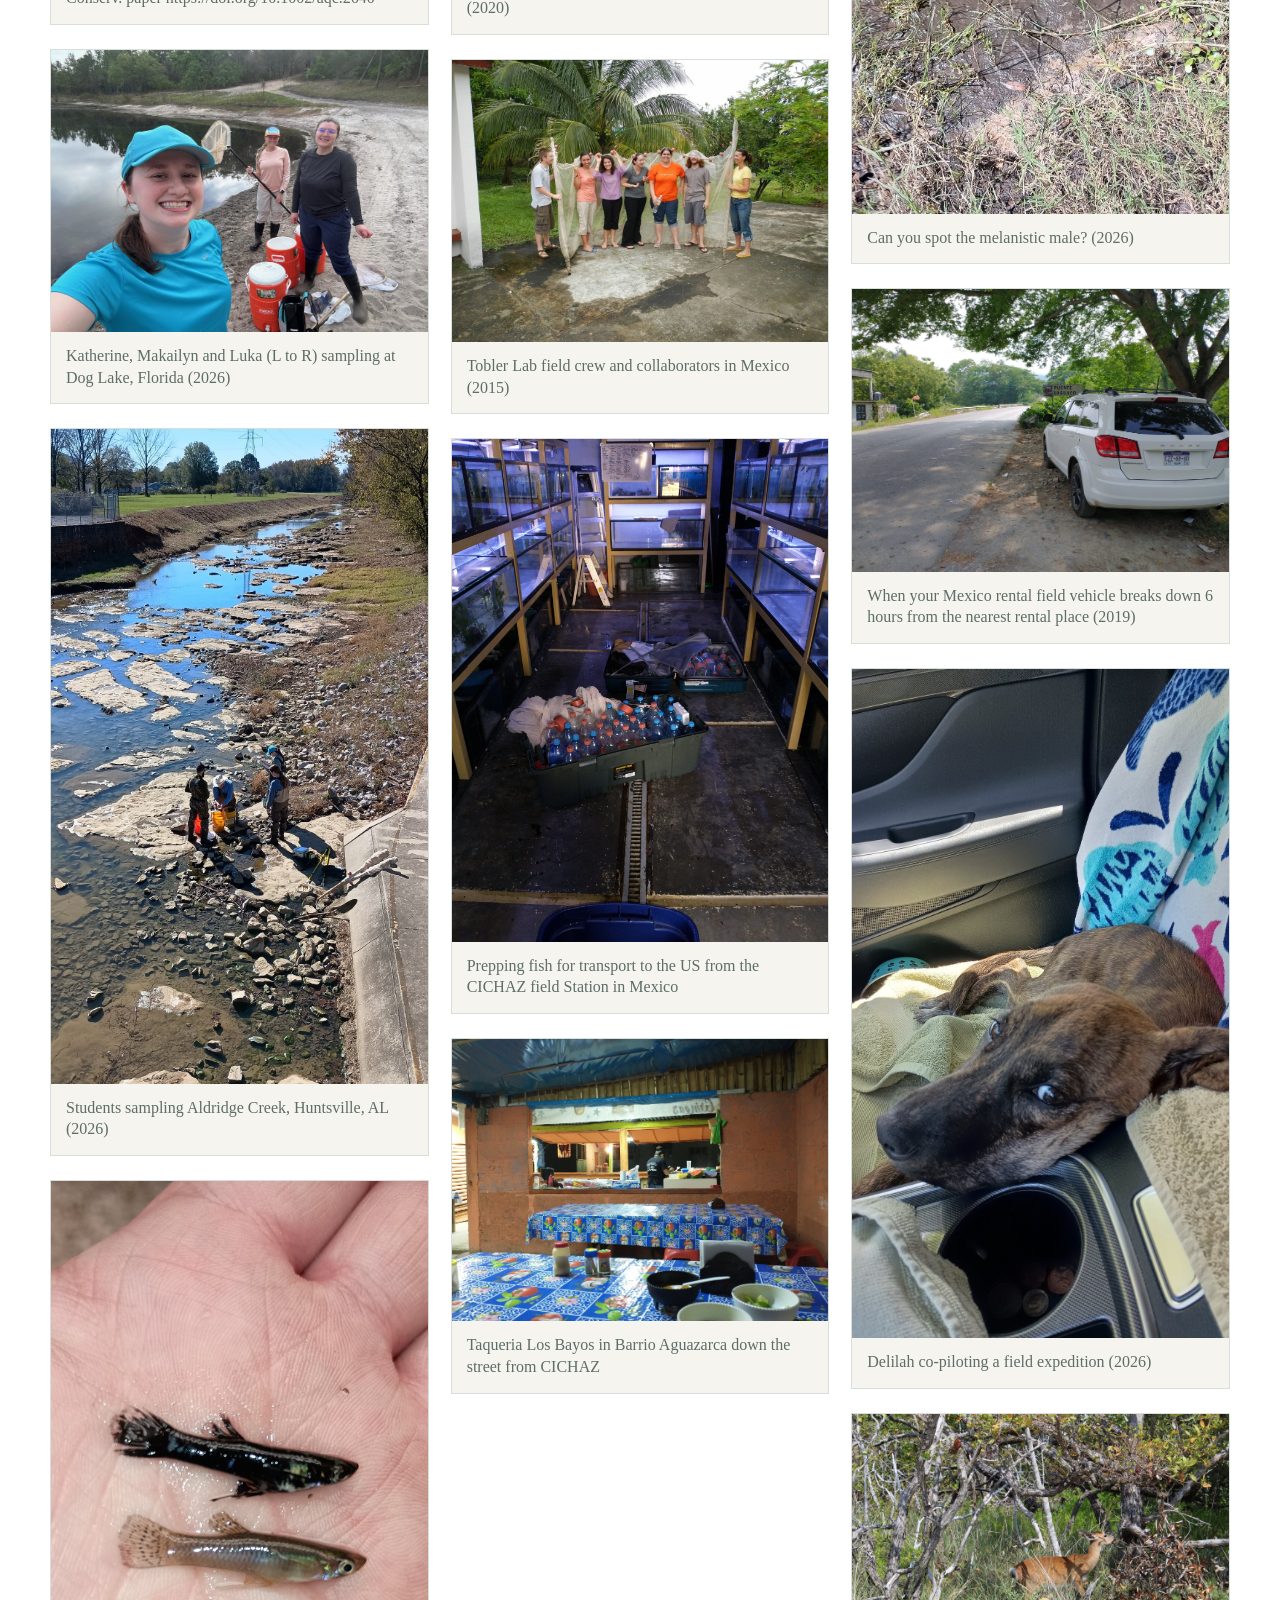
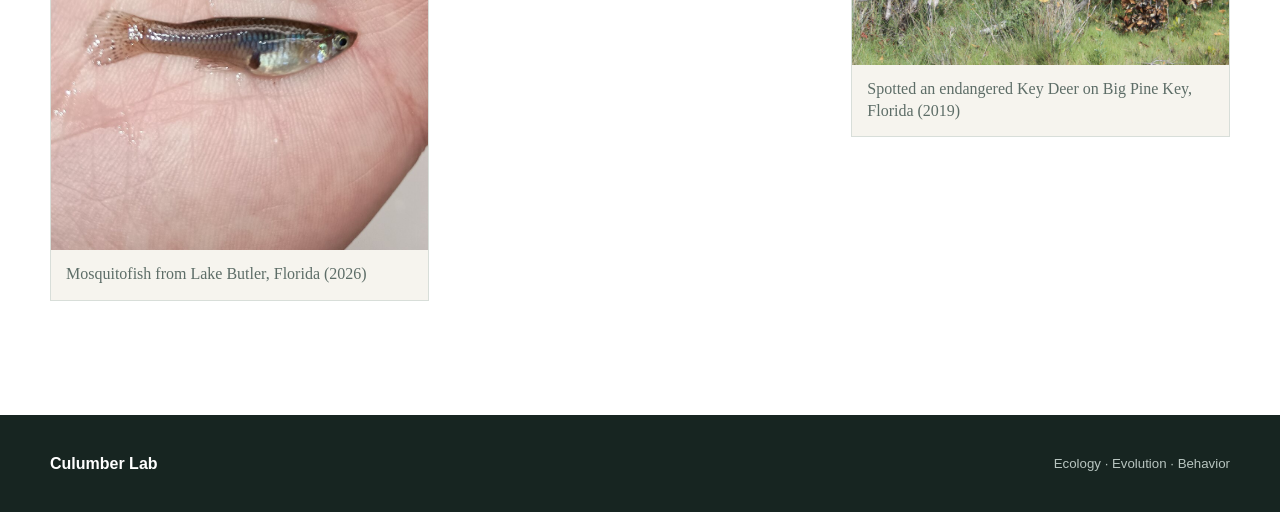
==== commit c2c66d53: "Field photos description update" ====
--- a/fieldwork.html
+++ b/fieldwork.html
@@ -32,22 +32,22 @@
 <section class="content-section">
 <div class="shell">
 <div class="field-gallery">
-<figure class="field-photo"><a href="fieldwork-01-remote-site.jpg" target="_blank" rel="noopener"><img src="fieldwork-01-remote-site.jpg" alt="Researchers carrying sampling equipment across a dry landscape" loading="eager"></a><figcaption>Reaching remote sampling sites</figcaption></figure>
-<figure class="field-photo"><a href="fieldwork-02-mill-creek.jpg" target="_blank" rel="noopener"><img src="fieldwork-02-mill-creek.jpg" alt="Field team sampling fish in a wooded creek" loading="lazy"></a><figcaption>Sampling at Mill Creek</figcaption></figure>
-<figure class="field-photo"><a href="fieldwork-03-tropical-stream.jpg" target="_blank" rel="noopener"><img src="fieldwork-03-tropical-stream.jpg" alt="Field team sampling a tropical freshwater stream" loading="lazy"></a><figcaption>Sampling a tropical stream</figcaption></figure>
-<figure class="field-photo"><a href="fieldwork-04-students.jpg" target="_blank" rel="noopener"><img src="fieldwork-04-students.jpg" alt="Students with sampling equipment beside a freshwater habitat" loading="lazy"></a><figcaption>Students sampling a natural population</figcaption></figure>
-<figure class="field-photo"><a href="fieldwork-05-aerial-sampling.jpg" target="_blank" rel="noopener"><img src="fieldwork-05-aerial-sampling.jpg" alt="Overhead view of researchers sampling a stream" loading="lazy"></a><figcaption>Field sampling from above</figcaption></figure>
-<figure class="field-photo"><a href="fieldwork-06-fish-variation.jpg" target="_blank" rel="noopener"><img src="fieldwork-06-fish-variation.jpg" alt="Color variation among field-collected mosquitofish" loading="lazy"></a><figcaption>Variation observed in a field sample</figcaption></figure>
-<figure class="field-photo"><a href="fieldwork-07-south-bay.jpg" target="_blank" rel="noopener"><img src="fieldwork-07-south-bay.jpg" alt="Field-collected fish examined at South Bay Boat Ramp" loading="lazy"></a><figcaption>Examining a fish at South Bay Boat Ramp</figcaption></figure>
-<figure class="field-photo"><a href="fieldwork-08-processing.jpg" target="_blank" rel="noopener"><img src="fieldwork-08-processing.jpg" alt="Researcher sorting specimens collected from natural populations" loading="lazy"></a><figcaption>Processing specimens after collection</figcaption></figure>
-<figure class="field-photo"><a href="fieldwork-09-field-team.jpg" target="_blank" rel="noopener"><img src="fieldwork-09-field-team.jpg" alt="Field researchers and collaborators standing together" loading="lazy"></a><figcaption>Field teams and collaborators</figcaption></figure>
-<figure class="field-photo"><a href="fieldwork-10-transport.jpg" target="_blank" rel="noopener"><img src="fieldwork-10-transport.jpg" alt="Aquaria and equipment used to transport live fish" loading="lazy"></a><figcaption>Transporting live fish from the field</figcaption></figure>
-<figure class="field-photo"><a href="fieldwork-11-field-station.jpg" target="_blank" rel="noopener"><img src="fieldwork-11-field-station.jpg" alt="Open-air dining area during an international field expedition" loading="lazy"></a><figcaption>Meals and field-station life</figcaption></figure>
-<figure class="field-photo"><a href="fieldwork-12-collections.jpg" target="_blank" rel="noopener"><img src="fieldwork-12-collections.jpg" alt="Jars of preserved livebearing-fish specimens" loading="lazy"></a><figcaption>Collections documenting livebearing-fish diversity</figcaption></figure>
-<figure class="field-photo"><a href="fieldwork-13-little-big-econ.jpg" target="_blank" rel="noopener"><img src="fieldwork-13-little-big-econ.jpg" alt="Freshwater habitat at Little Big Econ" loading="lazy"></a><figcaption>Freshwater habitat at Little Big Econ</figcaption></figure>
-<figure class="field-photo"><a href="fieldwork-14-travel.jpg" target="_blank" rel="noopener"><img src="fieldwork-14-travel.jpg" alt="Field vehicle parked during a sampling expedition" loading="lazy"></a><figcaption>Field travel and sampling logistics</figcaption></figure>
-<figure class="field-photo"><a href="fieldwork-15-delilah.jpg" target="_blank" rel="noopener"><img src="fieldwork-15-delilah.jpg" alt="Delilah resting in a field vehicle" loading="lazy"></a><figcaption>Delilah joining the field crew</figcaption></figure>
-<figure class="field-photo"><a href="fieldwork-16-wildlife.jpg" target="_blank" rel="noopener"><img src="fieldwork-16-wildlife.jpg" alt="Deer encountered during fieldwork" loading="lazy"></a><figcaption>Wildlife encountered along the way</figcaption></figure>
+<figure class="field-photo"><a href="fieldwork-01-remote-site.jpg" target="_blank" rel="noopener"><img src="fieldwork-01-remote-site.jpg" alt="Researchers carrying sampling equipment across a dry landscape" loading="eager"></a><figcaption>Headed to a field site in Costa Rica with Michi Tobler and Ryan Greenway (2015)</figcaption></figure>
+<figure class="field-photo"><a href="fieldwork-02-mill-creek.jpg" target="_blank" rel="noopener"><img src="fieldwork-02-mill-creek.jpg" alt="Field team sampling fish in a wooded creek" loading="lazy"></a><figcaption>Sampling at Mill Creek with students (2025)</figcaption></figure>
+<figure class="field-photo"><a href="fieldwork-03-tropical-stream.jpg" target="_blank" rel="noopener"><img src="fieldwork-03-tropical-stream.jpg" alt="Field team sampling a tropical freshwater stream" loading="lazy"></a><figcaption>The MBZ field crew that produced our Aquat. Conserv. paper  https://doi.org/10.1002/aqc.2640</figcaption></figure>
+<figure class="field-photo"><a href="fieldwork-04-students.jpg" target="_blank" rel="noopener"><img src="fieldwork-04-students.jpg" alt="Students with sampling equipment beside a freshwater habitat" loading="lazy"></a><figcaption>Katherine, Makailyn and Luka (L to R) sampling at Dog Lake, Florida (2026)</figcaption></figure>
+<figure class="field-photo"><a href="fieldwork-05-aerial-sampling.jpg" target="_blank" rel="noopener"><img src="fieldwork-05-aerial-sampling.jpg" alt="Overhead view of researchers sampling a stream" loading="lazy"></a><figcaption>Students sampling Aldridge Creek, Huntsville, AL (2026)</figcaption></figure>
+<figure class="field-photo"><a href="fieldwork-06-fish-variation.jpg" target="_blank" rel="noopener"><img src="fieldwork-06-fish-variation.jpg" alt="Color variation among field-collected mosquitofish" loading="lazy"></a><figcaption>Mosquitofish from Lake Butler, Florida (2026)</figcaption></figure>
+<figure class="field-photo"><a href="fieldwork-07-south-bay.jpg" target="_blank" rel="noopener"><img src="fieldwork-07-south-bay.jpg" alt="Field-collected fish examined at South Bay Boat Ramp" loading="lazy"></a><figcaption>A melanistic molly (P. latipinna) collected at the South Bay Boat Ramp, Florida (2026)</figcaption></figure>
+<figure class="field-photo"><a href="fieldwork-08-processing.jpg" target="_blank" rel="noopener"><img src="fieldwork-08-processing.jpg" alt="Researcher sorting specimens collected from natural populations" loading="lazy"></a><figcaption>Jen Dougherty processing specimens after collection (2020)</figcaption></figure>
+<figure class="field-photo"><a href="fieldwork-09-field-team.jpg" target="_blank" rel="noopener"><img src="fieldwork-09-field-team.jpg" alt="Field researchers and collaborators standing together" loading="lazy"></a><figcaption>Tobler Lab field crew and collaborators in Mexico (2015)</figcaption></figure>
+<figure class="field-photo"><a href="fieldwork-10-transport.jpg" target="_blank" rel="noopener"><img src="fieldwork-10-transport.jpg" alt="Aquaria and equipment used to transport live fish" loading="lazy"></a><figcaption>Prepping fish for transport to the US from the CICHAZ field Station in Mexico</figcaption></figure>
+<figure class="field-photo"><a href="fieldwork-11-field-station.jpg" target="_blank" rel="noopener"><img src="fieldwork-11-field-station.jpg" alt="Open-air dining area during an international field expedition" loading="lazy"></a><figcaption>Taqueria Los Bayos in Barrio Aguazarca down the street from CICHAZ</figcaption></figure>
+<figure class="field-photo"><a href="fieldwork-12-collections.jpg" target="_blank" rel="noopener"><img src="fieldwork-12-collections.jpg" alt="Jars of preserved livebearing-fish specimens" loading="lazy"></a><figcaption>Examining UMMZ collections of livebearers that led to multiple publications (2016)</figcaption></figure>
+<figure class="field-photo"><a href="fieldwork-13-little-big-econ.jpg" target="_blank" rel="noopener"><img src="fieldwork-13-little-big-econ.jpg" alt="Freshwater habitat at Little Big Econ" loading="lazy"></a><figcaption>Can you spot the melanistic male? (2026)</figcaption></figure>
+<figure class="field-photo"><a href="fieldwork-14-travel.jpg" target="_blank" rel="noopener"><img src="fieldwork-14-travel.jpg" alt="Field vehicle parked during a sampling expedition" loading="lazy"></a><figcaption>When your Mexico rental field vehicle breaks down 6 hours from the nearest rental place (2019)</figcaption></figure>
+<figure class="field-photo"><a href="fieldwork-15-delilah.jpg" target="_blank" rel="noopener"><img src="fieldwork-15-delilah.jpg" alt="Delilah resting in a field vehicle" loading="lazy"></a><figcaption>Delilah co-piloting a field expedition (2026)</figcaption></figure>
+<figure class="field-photo"><a href="fieldwork-16-wildlife.jpg" target="_blank" rel="noopener"><img src="fieldwork-16-wildlife.jpg" alt="Deer encountered during fieldwork" loading="lazy"></a><figcaption>Spotted an endangered Key Deer on Big Pine Key, Florida (2019)</figcaption></figure>
 </div>
 </div>
 </section>
--- a/style.css
+++ b/style.css
@@ -22,4 +22,5 @@
 .field-gallery{columns:3 300px;column-gap:22px}.field-photo{display:inline-block;width:100%;margin:0 0 24px;break-inside:avoid;background:var(--paper);border:1px solid var(--line)}.field-photo a{display:block;background:#e9eeea}.field-photo img{width:100%;height:auto}.field-photo figcaption{padding:13px 15px 15px;color:var(--muted);font-family:Georgia,serif;font-size:1rem;line-height:1.35}@media(max-width:700px){.field-gallery{columns:1}.field-photo{margin-bottom:18px}}
 
 .email-text{display:inline-block;margin:0;color:var(--green);font-weight:750;letter-spacing:.015em}
+.profile-links{display:flex;flex-wrap:wrap;gap:10px;margin-top:18px}.profile-links a{display:inline-flex;align-items:center;min-height:38px;padding:0 14px;border:1px solid var(--line);background:#fff;color:var(--green);font-size:.75rem;font-weight:800;text-transform:uppercase;letter-spacing:.075em}.profile-links a:hover,.profile-links a:focus-visible{border-color:var(--green);background:#edf2ef}.page-profile-links{margin-top:8px}.page-profile-links a{background:transparent}
 .related-publications{margin-top:27px;padding-top:20px;border-top:1px solid var(--line)}.related-publications-label{margin-bottom:8px!important;color:var(--green)!important;font-size:.75rem!important;font-weight:800;text-transform:uppercase;letter-spacing:.1em}.related-publications-note{margin-bottom:10px!important;color:var(--muted)!important;font-size:.78rem!important;line-height:1.45!important}.related-publications ul{margin:0;padding:0;list-style:none}.related-publications li{display:grid;grid-template-columns:minmax(0,1fr) 30px;align-items:center;gap:9px;padding:7px 0;border-bottom:1px solid rgba(216,222,217,.75)}.related-publications li:last-child{border-bottom:0}.related-title{min-width:0;overflow:hidden;color:var(--ink);font-family:Georgia,'Times New Roman',serif;font-size:.94rem;line-height:1.35;text-overflow:ellipsis;white-space:nowrap}.related-title:hover,.related-title:focus-visible{color:var(--green);text-decoration:underline;text-underline-offset:3px}.copy-request{display:grid;width:28px;height:28px;place-items:center;border:1px solid var(--line);color:var(--green);font-size:.88rem;line-height:1}.copy-request:hover,.copy-request:focus-visible{border-color:var(--green);background:#edf2ef}.related-publications-embedded{margin-top:18px;padding-top:16px}.additional-projects .related-publications-label{margin-bottom:5px!important}@media(max-width:480px){.related-title{font-size:.88rem}}
